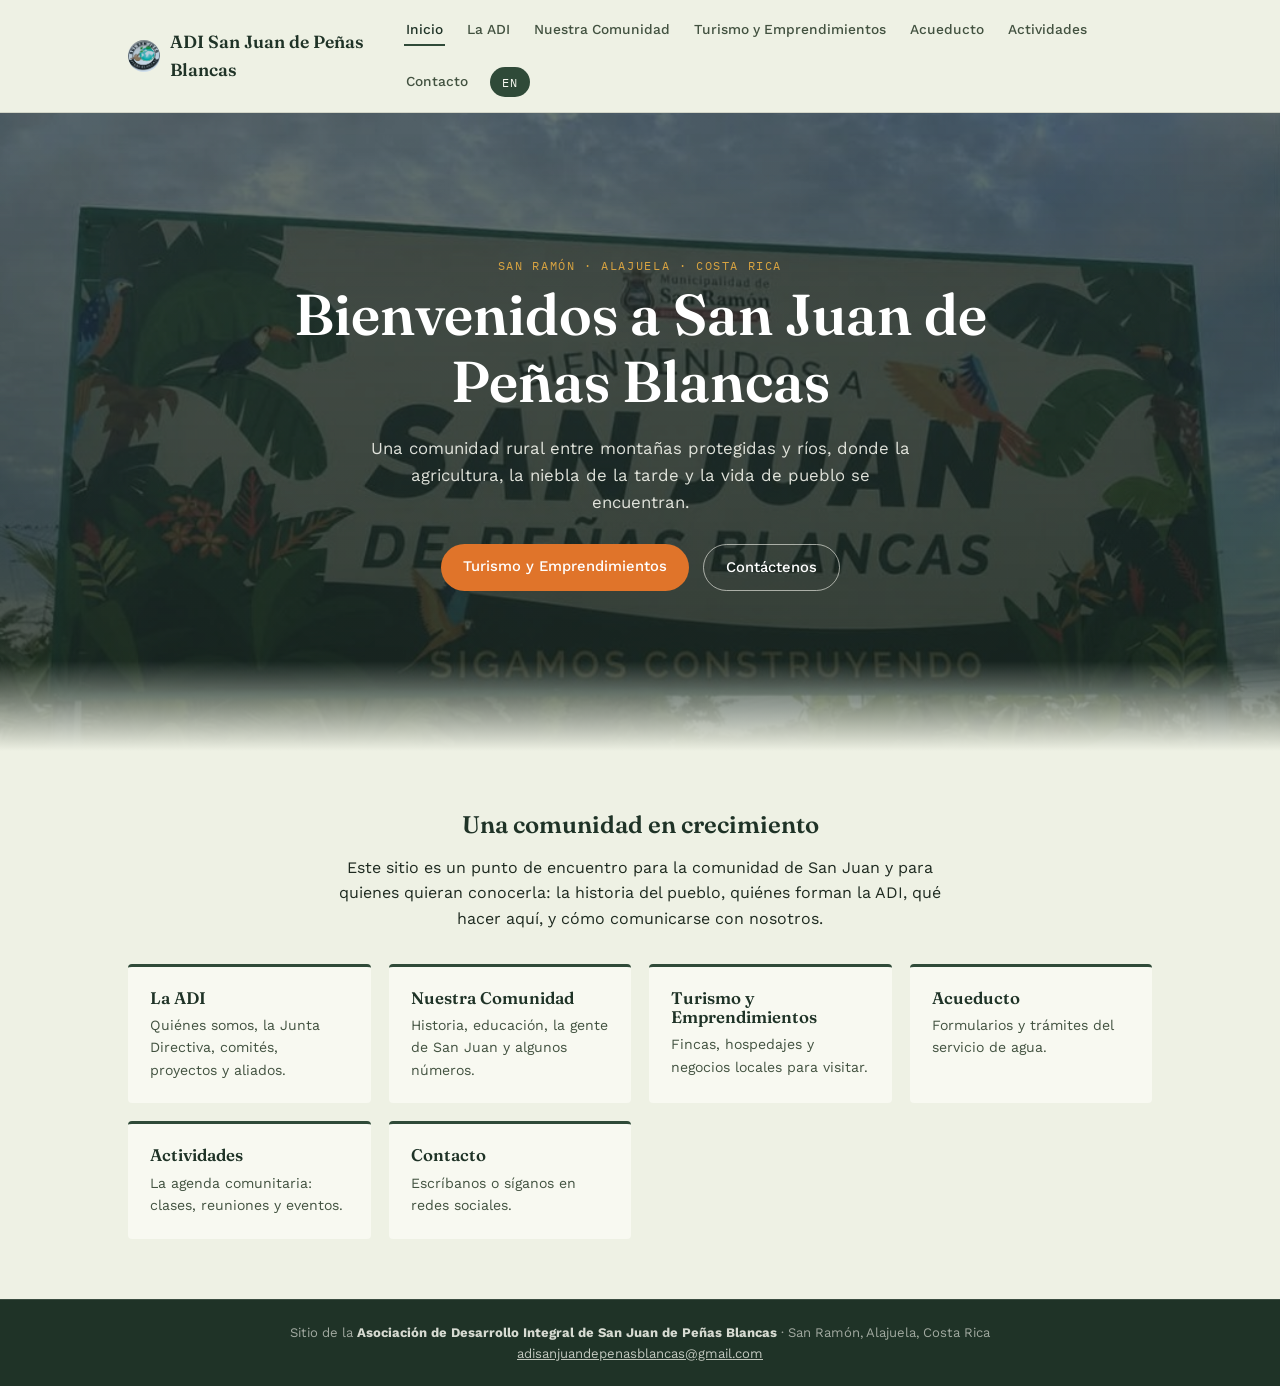
==== index.html @ 70bc57e8 "Add files via upload" ====
<!DOCTYPE html>
<html lang="es">
<head>
<meta charset="UTF-8">
<meta name="viewport" content="width=device-width, initial-scale=1.0">
<title>ADI San Juan de Peñas Blancas</title>
<link rel="preconnect" href="https://fonts.googleapis.com">
<link href="https://fonts.googleapis.com/css2?family=Fraunces:opsz,wght@9..144,400;9..144,500;9..144,600;9..144,700&family=Work+Sans:wght@400;500;600&family=IBM+Plex+Mono:wght@400;500&display=swap" rel="stylesheet">
<link rel="stylesheet" href="styles.css">
</head>
<body>

<header class="site">
  <div class="nav">
    <a href="index.html" class="brand">
      <img src="adi-logo.jpg" alt="Logo ADI San Juan de Peñas Blancas" style="width:32px; height:32px; border-radius:50%; object-fit:cover;">
      <span data-i18n="brand">ADI San Juan de Peñas Blancas</span>
    </a>
    <button class="navToggleBtn" id="navToggleBtn" aria-label="Menu">
      <svg width="24" height="24" viewBox="0 0 24 24" fill="none"><path d="M3 6h18M3 12h18M3 18h18" stroke="#1e2a20" stroke-width="2" stroke-linecap="round"/></svg>
    </button>
    <nav class="links" id="navLinks">
      <a href="index.html" data-i18n="nav_inicio" class="active">Inicio</a>
      <a href="la-adi.html" data-i18n="nav_laadi">La ADI</a>
      <a href="comunidad.html" data-i18n="nav_comunidad">Nuestra Comunidad</a>
      <a href="turismo.html" data-i18n="nav_turismo">Turismo y Emprendimientos</a>
      <a href="acueducto.html" data-i18n="nav_acueducto">Acueducto</a>
      <a href="actividades.html" data-i18n="nav_actividades">Actividades</a>
      <a href="contacto.html" data-i18n="nav_contacto">Contacto</a>
      <button id="langToggle">EN</button>
    </nav>
  </div>
</header>

<section class="hero">
  <div class="wrap">
    <span class="eyebrow" data-i18n="hero_eyebrow">San Ramón · Alajuela · Costa Rica</span>
    <h1 data-i18n="hero_title">Bienvenidos a San Juan de Peñas Blancas</h1>
    <p class="lead" data-i18n="hero_lead">Una comunidad rural entre montañas protegidas y ríos, donde la agricultura, la niebla de la tarde y la vida de pueblo se encuentran.</p>
    <div class="hero-actions">
      <a href="turismo.html" class="btn btn-primary" data-i18n="hero_btn1">Turismo y Emprendimientos</a>
      <a href="contacto.html" class="btn btn-ghost" data-i18n="hero_btn2">Contáctenos</a>
    </div>
  </div>
</section>

<section>
  <div class="wrap">
    <div class="section-head center">
      <h2 data-i18n="home_welcome_title">Una comunidad en crecimiento</h2>
      <p data-i18n="home_welcome_text">Este sitio es un punto de encuentro para la comunidad de San Juan y para quienes quieran conocerla: la historia del pueblo, quiénes forman la ADI, qué hacer aquí, y cómo comunicarse con nosotros.</p>
    </div>

    <div class="quicklink-grid">
      <a class="quicklink-card" href="la-adi.html">
        <h3 data-i18n="ql_laadi_title">La ADI</h3>
        <p data-i18n="ql_laadi_text">Quiénes somos, la Junta Directiva, comités, proyectos y aliados.</p>
      </a>
      <a class="quicklink-card" href="comunidad.html">
        <h3 data-i18n="ql_comunidad_title">Nuestra Comunidad</h3>
        <p data-i18n="ql_comunidad_text">Historia, educación, la gente de San Juan y algunos números.</p>
      </a>
      <a class="quicklink-card" href="turismo.html">
        <h3 data-i18n="ql_turismo_title">Turismo y Emprendimientos</h3>
        <p data-i18n="ql_turismo_text">Fincas, hospedajes y negocios locales para visitar.</p>
      </a>
      <a class="quicklink-card" href="acueducto.html">
        <h3 data-i18n="ql_acueducto_title">Acueducto</h3>
        <p data-i18n="ql_acueducto_text">Formularios y trámites del servicio de agua.</p>
      </a>
      <a class="quicklink-card" href="actividades.html">
        <h3 data-i18n="ql_actividades_title">Actividades</h3>
        <p data-i18n="ql_actividades_text">La agenda comunitaria: clases, reuniones y eventos.</p>
      </a>
      <a class="quicklink-card" href="contacto.html">
        <h3 data-i18n="ql_contacto_title">Contacto</h3>
        <p data-i18n="ql_contacto_text">Escríbanos o síganos en redes sociales.</p>
      </a>
    </div>
  </div>
</section>

<footer class="site">
  <span data-i18n="footer_text">Sitio de la <strong>Asociación de Desarrollo Integral de San Juan de Peñas Blancas</strong> · San Ramón, Alajuela, Costa Rica</span>
  <br>
  <a href="mailto:adisanjuandepenasblancas@gmail.com">adisanjuandepenasblancas@gmail.com</a>
</footer>

<script src="translations.js"></script>
</body>
</html>
---- styles.css ----
:root{
  --bg:#eef1e4;
  --bg-alt:#e2e8d4;
  --paper:#f8f9f1;
  --ink:#1e2a20;
  --ink-soft:#425240;
  --forest:#2f4a38;
  --forest-deep:#1f3327;
  --river:#3a7ca5;
  --river-deep:#285873;
  --earth:#8b5e3c;
  --toucan:#e0742a;
  --gold:#d9a441;
  --line: rgba(30,42,32,0.14);
  --radius: 4px;
  --maxw: 1080px;
}
*{box-sizing:border-box;}
html{scroll-behavior:smooth;}
body{
  margin:0;
  background:var(--bg);
  color:var(--ink);
  font-family:'Work Sans', sans-serif;
  font-size:16px;
  line-height:1.6;
  -webkit-font-smoothing:antialiased;
}
h1,h2,h3,h4{
  font-family:'Fraunces', serif;
  font-weight:600;
  color:var(--forest-deep);
  margin:0 0 0.4em 0;
  line-height:1.15;
}
.eyebrow{
  font-family:'IBM Plex Mono', monospace;
  font-size:0.72rem;
  letter-spacing:0.14em;
  text-transform:uppercase;
  color:var(--river-deep);
  display:block;
  margin-bottom:0.6em;
}
a{color:var(--river-deep);}
.wrap{max-width:var(--maxw); margin:0 auto; padding:0 28px;}
img{max-width:100%; display:block;}

/* ---------- NAV ---------- */
header.site{
  position:sticky; top:0; z-index:50;
  background:rgba(238,241,228,0.94);
  backdrop-filter:blur(6px);
  border-bottom:1px solid var(--line);
}
.nav{
  display:flex; align-items:center; justify-content:space-between;
  padding:14px 28px; max-width:var(--maxw); margin:0 auto;
}
.brand{
  font-family:'Fraunces', serif; font-weight:600; font-size:1.1rem;
  color:var(--forest-deep); text-decoration:none;
  display:flex; align-items:center; gap:10px;
}
nav.links{display:flex; gap:20px; align-items:center; flex-wrap:wrap;}
nav.links a{
  font-size:0.86rem; text-decoration:none; color:var(--ink-soft);
  font-weight:500; padding:4px 2px; border-bottom:2px solid transparent;
  transition:border-color .15s ease, color .15s ease;
}
nav.links a:hover{color:var(--forest-deep); border-color:var(--toucan);}
nav.links a.active{color:var(--forest-deep); border-color:var(--forest);}
#langToggle{
  font-family:'IBM Plex Mono', monospace; font-size:0.78rem;
  background:var(--forest); color:var(--paper); border:none;
  padding:7px 12px; border-radius:20px; cursor:pointer;
  letter-spacing:0.05em;
}
#langToggle:hover{background:var(--forest-deep);}
.navToggleBtn{display:none; background:none; border:none; cursor:pointer;}

/* ---------- HERO (homepage only) ---------- */
.hero{
  position:relative; overflow:hidden;
  background:
    linear-gradient(180deg, rgba(20,32,24,0.62), rgba(20,32,24,0.8)),
    url('hero-sign.jpg') center 35% / cover no-repeat;
  padding-top:64px;
}
.hero::after{
  content:""; position:absolute; left:0; right:0; bottom:0; height:90px;
  background:linear-gradient(180deg, transparent, var(--bg)); pointer-events:none;
}
.hero .wrap{
  position:relative; z-index:2;
  padding-top:80px; padding-bottom:90px;
  text-align:center;
}
.hero .eyebrow{justify-content:center; text-align:center; color:var(--gold);}
.hero h1{
  font-size:clamp(2.1rem, 5vw, 3.6rem);
  max-width:820px; margin:0 auto 0.35em; color:#fff;
}
.hero p.lead{
  max-width:560px; margin:0 auto 28px; color:rgba(248,249,241,0.88); font-size:1.05rem;
}
.hero-actions{display:flex; gap:14px; justify-content:center; margin-bottom:10px; flex-wrap:wrap;}

/* ---------- PAGE HEADER (subpages) ---------- */
.page-header{
  background:var(--forest-deep); color:var(--paper);
  padding:52px 0 40px; text-align:center;
}
.page-header .eyebrow{color:var(--gold); justify-content:center; text-align:center;}
.page-header h1{color:#fff; margin:0;}
.page-header p{color:rgba(248,249,241,0.8); max-width:560px; margin:10px auto 0; font-size:1rem;}

.btn{
  display:inline-block; font-weight:500; font-size:0.92rem;
  padding:11px 22px; border-radius:24px; text-decoration:none;
  transition:transform .15s ease, box-shadow .15s ease;
}
.btn-primary{background:var(--toucan); color:#fff;}
.btn-primary:hover{transform:translateY(-1px); box-shadow:0 6px 16px rgba(224,116,42,0.35);}
.btn-ghost{border:1.5px solid rgba(248,249,241,0.6); color:#fff; background:transparent;}
.btn-ghost:hover{background:rgba(248,249,241,0.15);}

/* ---------- SECTION SHELL ---------- */
section{padding:60px 0;}
section.alt{background:var(--bg-alt);}
.section-head{max-width:640px; margin-bottom:32px;}
.section-head.center{margin-left:auto; margin-right:auto; text-align:center;}
.subhead{margin:52px 0 20px;}
.divider{width:100%; height:34px; display:block;}

/* ---------- HOME: QUICK LINKS ---------- */
.quicklink-grid{display:grid; grid-template-columns:repeat(auto-fit, minmax(220px,1fr)); gap:18px;}
.quicklink-card{
  background:var(--paper); border-radius:var(--radius); padding:22px;
  border-top:3px solid var(--forest); text-decoration:none; display:block;
}
.quicklink-card:hover{border-top-color:var(--toucan);}
.quicklink-card h3{font-size:1.05rem; margin-bottom:6px; color:var(--forest-deep);}
.quicklink-card p{color:var(--ink-soft); font-size:0.88rem; margin:0;}

/* ---------- PHOTO BAND ---------- */
.photo-band{display:grid; grid-template-columns:repeat(3, 1fr); gap:14px; padding:36px 0;}
.photo-band img{width:100%; height:190px; object-fit:cover; border-radius:var(--radius); display:block;}
@media (max-width:700px){ .photo-band{grid-template-columns:1fr;} .photo-band img{height:220px;} }

/* ---------- TIMELINE ---------- */
.timeline{list-style:none; margin:24px 0 0; padding:0;}
.timeline li{position:relative; padding:0 0 24px 26px; border-left:2px solid var(--line);}
.timeline li:last-child{border-left:2px solid transparent; padding-bottom:0;}
.timeline li::before{content:""; position:absolute; left:-7px; top:2px; width:12px; height:12px; border-radius:50%; background:var(--toucan); border:2px solid var(--bg);}
section.alt .timeline li::before{border-color:var(--bg-alt);}
.timeline .year{font-family:'IBM Plex Mono', monospace; font-weight:600; color:var(--river-deep); font-size:0.82rem; display:block; margin-bottom:2px;}
.timeline .tlabel{font-weight:600; color:var(--forest-deep); display:block; margin-bottom:3px; font-family:'Fraunces', serif; font-size:1.02rem;}
.timeline .tdesc{color:var(--ink-soft); font-size:0.9rem; margin:0;}

/* ---------- STATS GRID (San Juan en Números) ---------- */
.stats-grid{display:grid; grid-template-columns:repeat(auto-fit, minmax(160px,1fr)); gap:16px;}
.stat-card{
  background:var(--forest); color:var(--paper); border-radius:var(--radius);
  padding:24px 20px; text-align:center;
}
.stat-card .val{font-family:'Fraunces', serif; font-size:1.9rem; font-weight:600; display:block; color:#fff;}
.stat-card .lbl{font-family:'IBM Plex Mono', monospace; font-size:0.72rem; letter-spacing:0.06em; text-transform:uppercase; color:rgba(248,249,241,0.75); display:block; margin-top:6px;}

/* ---------- ADI OFFICE (¿Qué es la ADI?) ---------- */
.adi-office{
  display:flex; gap:28px; align-items:center; margin-bottom:36px; flex-wrap:wrap;
}
.adi-office p{color:var(--ink-soft); font-size:0.96rem; margin:0; flex:1; min-width:240px; line-height:1.6;}
.adi-office img.oficina{
  width:260px; border-radius:var(--radius); flex-shrink:0; object-fit:cover;
}

/* ---------- BOARD ---------- */
.board-grid{display:grid; grid-template-columns:repeat(auto-fill, minmax(220px,1fr)); gap:18px;}
.board-card{
  background:var(--paper); border-radius:var(--radius); padding:20px;
  border-top:3px solid var(--river);
}
.board-card .role{
  font-family:'IBM Plex Mono', monospace; font-size:0.72rem; letter-spacing:0.08em;
  text-transform:uppercase; color:var(--river-deep); display:block; margin-bottom:8px;
}
.board-card .name{font-family:'Fraunces', serif; font-weight:600; font-size:1.05rem; color:var(--forest-deep);}

/* ---------- COMMITTEES / PROJECTS / ALLIES ---------- */
.committee-grid{display:grid; grid-template-columns:repeat(auto-fit, minmax(230px,1fr)); gap:18px;}
.committee-card{
  background:var(--paper); border-radius:var(--radius); padding:20px;
  border-top:3px solid var(--earth);
}
.committee-card h4{font-size:1rem; margin-bottom:6px;}
.committee-card p{color:var(--ink-soft); font-size:0.88rem; margin:0;}
.committee-card a.ally-link{font-size:0.8rem; font-family:'IBM Plex Mono', monospace; display:inline-block; margin-top:10px;}

/* ---------- SPOTLIGHT / VOICES ---------- */
.spotlight-grid{display:grid; grid-template-columns:repeat(auto-fit, minmax(280px,1fr)); gap:20px;}
.spotlight-quote-card{
  background:var(--paper); border-radius:var(--radius); padding:28px 24px;
  border-left:3px solid var(--toucan); text-align:left;
}
.spot-quote{font-family:'Fraunces', serif; font-size:1.05rem; color:var(--forest-deep); margin:0 0 12px; line-height:1.55; font-style:italic;}
.spot-attr{font-family:'IBM Plex Mono', monospace; font-size:0.78rem; color:var(--ink-soft);}

/* ---------- EDUCACION ---------- */
.edu-grid{display:grid; grid-template-columns:repeat(auto-fit, minmax(240px,1fr)); gap:20px;}
.edu-card{
  background:var(--paper); border-radius:var(--radius); overflow:hidden; border:1px solid var(--line);
}
.edu-card .stripe{height:6px; background:var(--forest);}
.edu-card:nth-child(2) .stripe{background:var(--river);}
.edu-card:nth-child(3) .stripe{background:var(--toucan);}
.edu-card .body{padding:20px;}
.edu-card p{color:var(--ink-soft); font-size:0.93rem;}
.edu-card img.edu-photo{width:100%; height:150px; object-fit:cover; display:block;}

/* ---------- TURISMO ---------- */
.tour-grid{display:grid; grid-template-columns:repeat(auto-fit, minmax(250px,1fr)); gap:20px;}
.tour-card{
  background:var(--paper); border-radius:var(--radius); overflow:hidden;
  border:1px solid var(--line); display:flex; flex-direction:column;
}
.tour-img{
  height:150px; background:linear-gradient(135deg, var(--forest) 0%, var(--river) 100%);
  position:relative;
}
.tour-img img{width:100%; height:100%; object-fit:cover; display:block;}
.tour-body{padding:18px 20px 22px; flex:1; display:flex; flex-direction:column;}
.tour-body h3{font-size:1.05rem; margin-bottom:0.3em;}
.tour-body p{color:var(--ink-soft); font-size:0.9rem; flex:1;}
.tag{
  font-family:'IBM Plex Mono', monospace; font-size:0.68rem; letter-spacing:0.06em;
  text-transform:uppercase; color:var(--earth); margin-bottom:8px; display:inline-block;
}
.tour-links{display:flex; gap:8px; margin-top:14px; flex-wrap:wrap;}
.tour-links a{
  font-family:'IBM Plex Mono', monospace; font-size:0.72rem; color:var(--river-deep);
  border:1px solid var(--river); border-radius:16px; padding:5px 11px; text-decoration:none;
}
.tour-links a:hover{background:var(--river); color:#fff;}
.entre-placeholder{
  background:var(--paper); border:1px dashed var(--line); border-radius:var(--radius);
  display:flex; flex-direction:column; align-items:center; justify-content:center;
  text-align:center; padding:24px; color:var(--ink-soft); font-size:0.88rem; font-style:italic;
}
.directions-card{
  background:var(--paper); border-radius:var(--radius); padding:24px;
  display:flex; gap:20px; align-items:flex-start; margin-top:28px;
}
.directions-card svg{flex-shrink:0; width:40px; height:40px;}
.directions-card p{color:var(--ink-soft); font-size:0.92rem; margin:0 0 8px;}
.directions-card p:last-child{margin-bottom:0;}

/* ---------- ACUEDUCTO ---------- */
.forms-list{background:var(--paper); border-radius:var(--radius); border:1px solid var(--line); overflow:hidden;}
.form-row{
  display:flex; align-items:center; justify-content:space-between; gap:14px;
  padding:16px 22px; border-bottom:1px solid var(--line);
}
.form-row:last-child{border-bottom:none;}
.form-row .fname{font-weight:500;}
.form-row .fdesc{color:var(--ink-soft); font-size:0.85rem; margin-top:2px;}
.dl-btn{
  font-family:'IBM Plex Mono', monospace; font-size:0.78rem;
  color:var(--river-deep); border:1px solid var(--river); border-radius:20px;
  padding:7px 14px; text-decoration:none; white-space:nowrap; flex-shrink:0;
}
.dl-btn:hover{background:var(--river); color:#fff;}

/* ---------- CALENDARIO ---------- */
.cal-grid{display:grid; grid-template-columns:repeat(auto-fit, minmax(260px,1fr)); gap:18px;}
.cal-card{
  background:var(--paper); border-radius:var(--radius); padding:18px 20px;
  display:flex; gap:16px; border:1px solid var(--line);
}
.cal-date{
  font-family:'IBM Plex Mono', monospace; text-align:center; flex-shrink:0;
  background:var(--forest); color:var(--paper); border-radius:var(--radius);
  width:64px; height:56px; display:flex; flex-direction:column; align-items:center; justify-content:center;
  padding:4px;
}
.cal-date .d{font-size:1.15rem; font-weight:600; line-height:1;}
.cal-date .m{font-size:0.6rem; letter-spacing:0.06em; text-transform:uppercase; margin-top:2px; text-align:center;}
.cal-card h4{font-size:0.98rem; margin-bottom:2px;}
.cal-card p{color:var(--ink-soft); font-size:0.85rem; margin:0;}

/* ---------- CONTACT FORM ---------- */
.contact-card{
  background:var(--paper); border-radius:var(--radius); padding:28px;
  max-width:520px; margin:0 auto;
}
.contact-card label{display:block; font-size:0.85rem; font-weight:500; color:var(--forest-deep); margin-bottom:6px;}
.contact-card .field{margin-bottom:16px;}
.contact-card input, .contact-card textarea{
  width:100%; padding:11px 14px; border:1px solid var(--line); border-radius:var(--radius);
  font-family:'Work Sans', sans-serif; font-size:0.92rem; background:#fff; color:var(--ink);
}
.contact-card textarea{resize:vertical; min-height:110px;}
.contact-card button{
  background:var(--toucan); color:#fff; border:none; padding:11px 24px; border-radius:24px;
  font-weight:500; font-size:0.92rem; cursor:pointer;
}
.contact-card button:hover{background:#c8621f;}
.contact-social{display:flex; gap:16px; justify-content:center; flex-wrap:wrap; margin-top:32px;}
.contact-social a{
  display:flex; align-items:center; gap:8px;
  background:var(--forest); border:1px solid var(--forest);
  color:#fff; text-decoration:none; padding:11px 20px; border-radius:24px; font-size:0.9rem;
}
.contact-social a:hover{background:var(--forest-deep);}

footer.site{
  background:var(--forest-deep); color:rgba(248,249,241,0.6);
  text-align:center; font-size:0.82rem; padding:22px 28px;
  border-top:1px solid rgba(248,249,241,0.12);
}
footer.site a{color:rgba(248,249,241,0.75);}
footer.site strong{color:rgba(248,249,241,0.85);}

@media (max-width: 760px){
  nav.links{
    position:absolute; top:100%; left:0; right:0; background:var(--bg);
    flex-direction:column; align-items:flex-start; padding:16px 28px;
    border-bottom:1px solid var(--line); display:none;
  }
  nav.links.open{display:flex;}
  .navToggleBtn{display:block;}
}
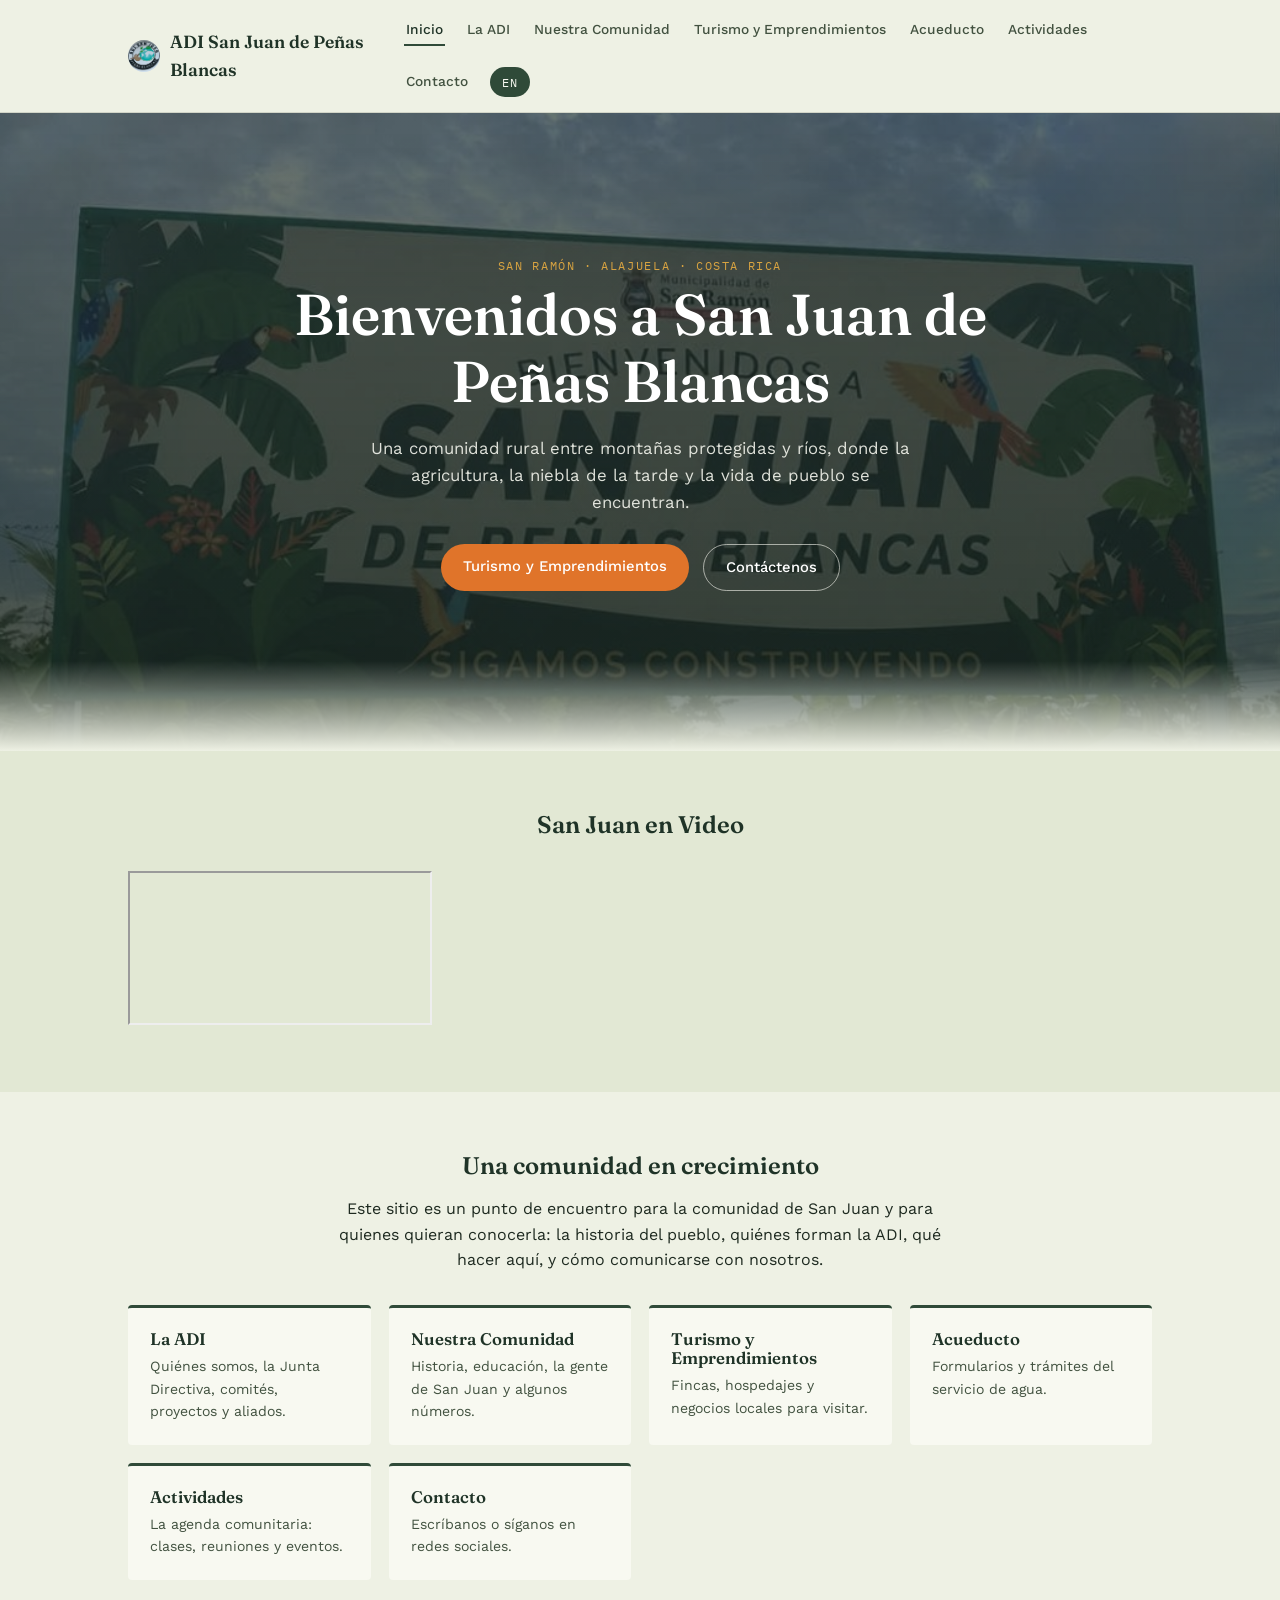
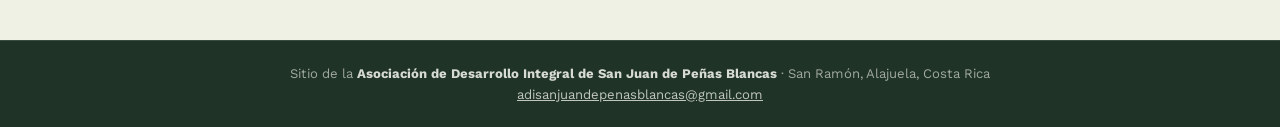
==== commit 623736e5: "Update index.html" ====
--- a/index.html
+++ b/index.html
@@ -44,6 +44,17 @@
   </div>
 </section>
 
+  <section class="alt">
+  <div class="wrap">
+    <div class="section-head center">
+      <h2 data-i18n="video_title">San Juan en Video</h2>
+    </div>
+    <div class="video-embed">
+      <iframe src="https://drive.google.com/file/d/1S6XH3UwjduuhsM3BPgr8AVbKHqcEKjkH/preview" allow="autoplay" allowfullscreen></iframe>
+    </div>
+  </div>
+</section>
+  
 <section>
   <div class="wrap">
     <div class="section-head center">
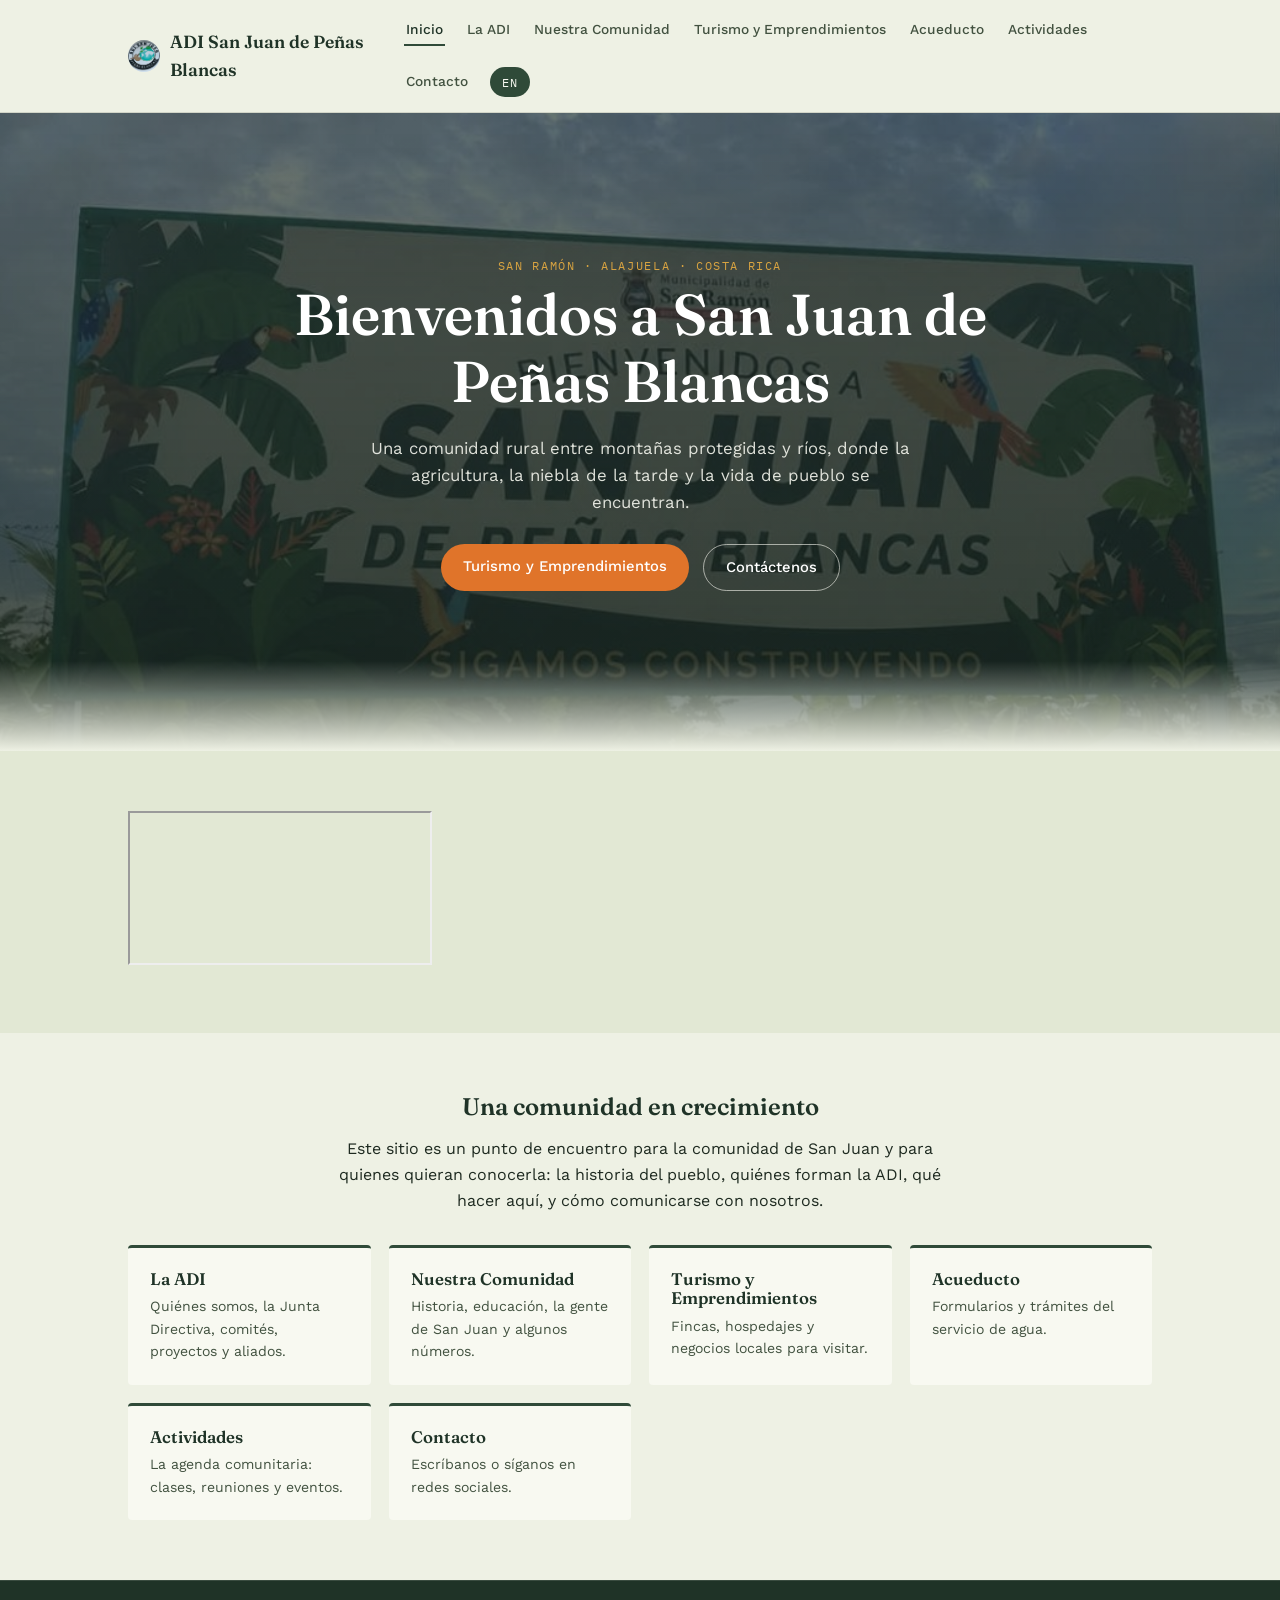
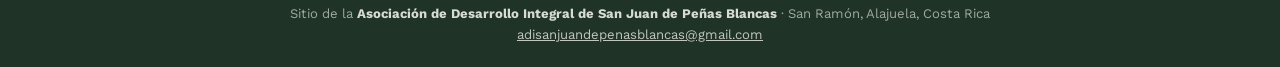
==== commit 0917e846: "Update index.html" ====
--- a/index.html
+++ b/index.html
@@ -44,11 +44,8 @@
   </div>
 </section>
 
-  <section class="alt">
+<section class="alt">
   <div class="wrap">
-    <div class="section-head center">
-      <h2 data-i18n="video_title">San Juan en Video</h2>
-    </div>
     <div class="video-embed">
       <iframe src="https://drive.google.com/file/d/1S6XH3UwjduuhsM3BPgr8AVbKHqcEKjkH/preview" allow="autoplay" allowfullscreen></iframe>
     </div>
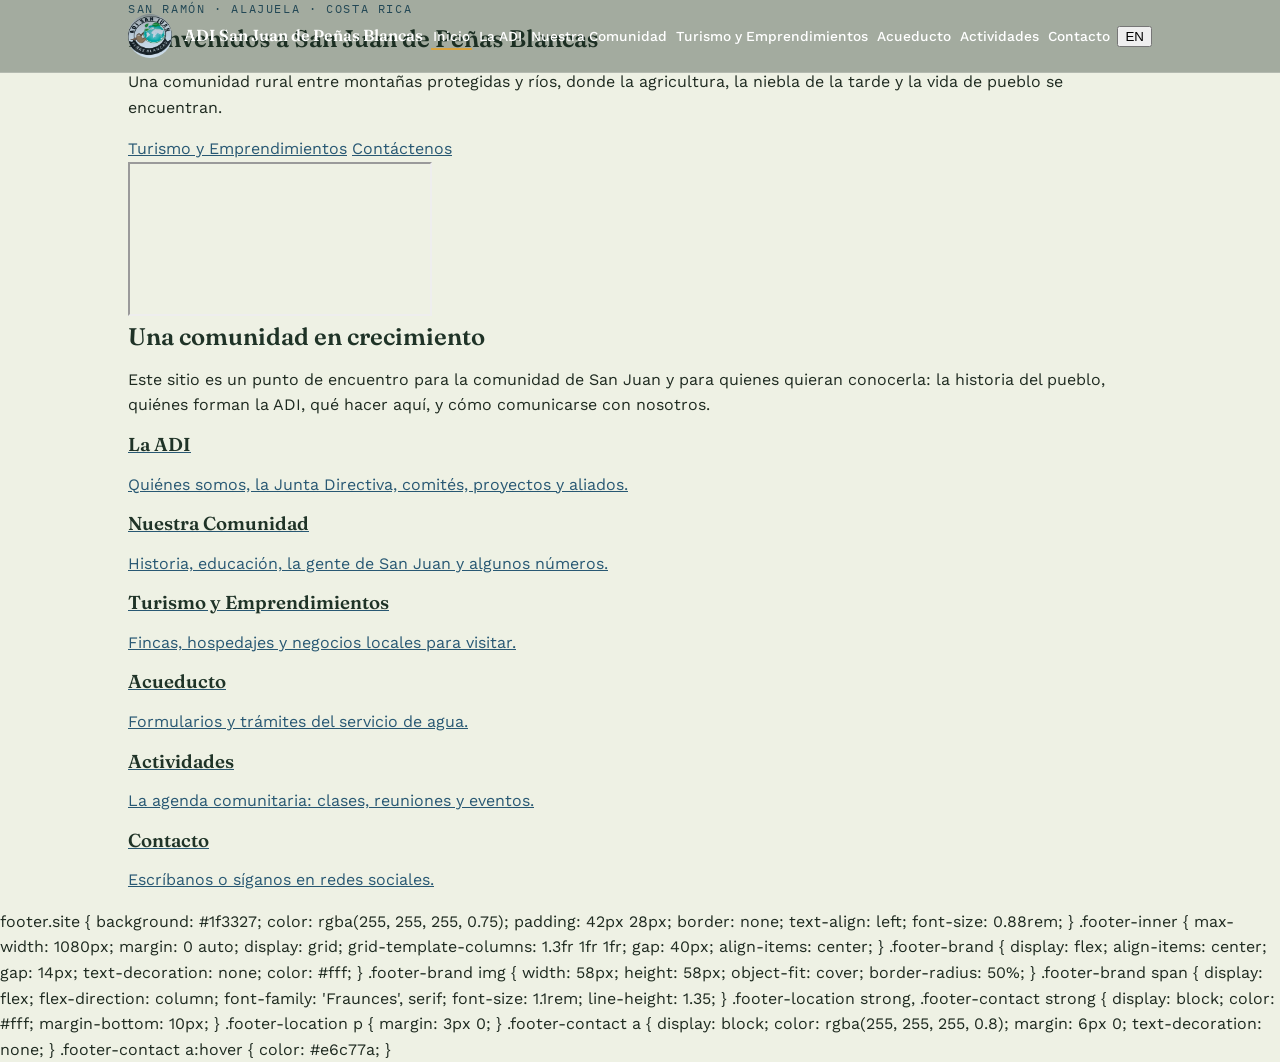
==== commit 220bfbec: "Update index.html" ====
--- a/index.html
+++ b/index.html
@@ -88,11 +88,68 @@
   </div>
 </section>
 
-<footer class="site">
-  <span data-i18n="footer_text">Sitio de la <strong>Asociación de Desarrollo Integral de San Juan de Peñas Blancas</strong> · San Ramón, Alajuela, Costa Rica</span>
-  <br>
-  <a href="mailto:adisanjuandepenasblancas@gmail.com">adisanjuandepenasblancas@gmail.com</a>
-</footer>
+footer.site {
+  background: #1f3327;
+  color: rgba(255, 255, 255, 0.75);
+  padding: 42px 28px;
+  border: none;
+  text-align: left;
+  font-size: 0.88rem;
+}
+
+.footer-inner {
+  max-width: 1080px;
+  margin: 0 auto;
+  display: grid;
+  grid-template-columns: 1.3fr 1fr 1fr;
+  gap: 40px;
+  align-items: center;
+}
+
+.footer-brand {
+  display: flex;
+  align-items: center;
+  gap: 14px;
+  text-decoration: none;
+  color: #fff;
+}
+
+.footer-brand img {
+  width: 58px;
+  height: 58px;
+  object-fit: cover;
+  border-radius: 50%;
+}
+
+.footer-brand span {
+  display: flex;
+  flex-direction: column;
+  font-family: 'Fraunces', serif;
+  font-size: 1.1rem;
+  line-height: 1.35;
+}
+
+.footer-location strong,
+.footer-contact strong {
+  display: block;
+  color: #fff;
+  margin-bottom: 10px;
+}
+
+.footer-location p {
+  margin: 3px 0;
+}
+
+.footer-contact a {
+  display: block;
+  color: rgba(255, 255, 255, 0.8);
+  margin: 6px 0;
+  text-decoration: none;
+}
+
+.footer-contact a:hover {
+  color: #e6c77a;
+}
 
 <script src="translations.js"></script>
 </body>
--- a/styles.css
+++ b/styles.css
@@ -47,64 +47,113 @@
 img{max-width:100%; display:block;}
 
 /* ---------- NAV ---------- */
-header.site{
-  position:sticky; top:0; z-index:50;
-  background:rgba(238,241,228,0.94);
-  backdrop-filter:blur(6px);
-  border-bottom:1px solid var(--line);
+header.site {
+  position: absolute;
+  top: 0;
+  left: 0;
+  right: 0;
+  z-index: 50;
+  background: rgba(25, 42, 31, 0.35);
+  border-bottom: 1px solid rgba(255, 255, 255, 0.18);
 }
 .nav{
   display:flex; align-items:center; justify-content:space-between;
   padding:14px 28px; max-width:var(--maxw); margin:0 auto;
-}
-.brand{
-  font-family:'Fraunces', serif; font-weight:600; font-size:1.1rem;
-  color:var(--forest-deep); text-decoration:none;
-  display:flex; align-items:center; gap:10px;
-}
-nav.links{display:flex; gap:20px; align-items:center; flex-wrap:wrap;}
-nav.links a{
-  font-size:0.86rem; text-decoration:none; color:var(--ink-soft);
-  font-weight:500; padding:4px 2px; border-bottom:2px solid transparent;
-  transition:border-color .15s ease, color .15s ease;
-}
-nav.links a:hover{color:var(--forest-deep); border-color:var(--toucan);}
-nav.links a.active{color:var(--forest-deep); border-color:var(--forest);}
-#langToggle{
-  font-family:'IBM Plex Mono', monospace; font-size:0.78rem;
-  background:var(--forest); color:var(--paper); border:none;
-  padding:7px 12px; border-radius:20px; cursor:pointer;
-  letter-spacing:0.05em;
+.brand {
+  font-family: 'Fraunces', serif;
+  font-weight: 600;
+  font-size: 1rem;
+  color: #fff;
+  text-decoration: none;
+  display: flex;
+  align-items: center;
+  gap: 12px;
+}
+
+.brand img {
+  width: 44px !important;
+  height: 44px !important;
+  border-radius: 50%;
+  object-fit: cover;
+}
+
+nav.links a {
+  font-size: 0.86rem;
+  text-decoration: none;
+  color: #fff;
+  font-weight: 500;
+  padding: 4px 2px;
+  border-bottom: 2px solid transparent;
+  transition: border-color 0.15s ease, color 0.15s ease;
+}
+
+nav.links a:hover,
+nav.links a.active {
+  color: #fff;
+  border-color: var(--gold);
 }
 #langToggle:hover{background:var(--forest-deep);}
 .navToggleBtn{display:none; background:none; border:none; cursor:pointer;}
 
 /* ---------- HERO (homepage only) ---------- */
-.hero{
-  position:relative; overflow:hidden;
+.hero {
+  position: relative;
+  overflow: hidden;
+  min-height: 650px;
+  display: flex;
+  align-items: center;
   background:
-    linear-gradient(180deg, rgba(20,32,24,0.62), rgba(20,32,24,0.8)),
-    url('hero-sign.jpg') center 35% / cover no-repeat;
-  padding-top:64px;
-}
-.hero::after{
-  content:""; position:absolute; left:0; right:0; bottom:0; height:90px;
-  background:linear-gradient(180deg, transparent, var(--bg)); pointer-events:none;
-}
-.hero .wrap{
-  position:relative; z-index:2;
-  padding-top:80px; padding-bottom:90px;
-  text-align:center;
-}
-.hero .eyebrow{justify-content:center; text-align:center; color:var(--gold);}
-.hero h1{
-  font-size:clamp(2.1rem, 5vw, 3.6rem);
-  max-width:820px; margin:0 auto 0.35em; color:#fff;
-}
-.hero p.lead{
-  max-width:560px; margin:0 auto 28px; color:rgba(248,249,241,0.88); font-size:1.05rem;
-}
-.hero-actions{display:flex; gap:14px; justify-content:center; margin-bottom:10px; flex-wrap:wrap;}
+    linear-gradient(
+      90deg,
+      rgba(16, 32, 22, 0.72) 0%,
+      rgba(16, 32, 22, 0.42) 55%,
+      rgba(16, 32, 22, 0.08) 100%
+    ),
+    url('hero-sign.jpg') center 45% / cover no-repeat;
+  padding-top: 80px;
+}
+
+.hero::after {
+  content: none;
+}
+
+.hero .wrap {
+  position: relative;
+  z-index: 2;
+  width: 100%;
+  padding-top: 70px;
+  padding-bottom: 70px;
+  text-align: left;
+}
+
+.hero .eyebrow {
+  color: #e6c77a;
+  text-align: left;
+  margin-bottom: 18px;
+}
+
+.hero h1 {
+  color: #fff;
+  font-size: clamp(2.6rem, 5.5vw, 4.6rem);
+  line-height: 1.08;
+  max-width: 700px;
+  margin: 0 0 22px;
+}
+
+.hero p.lead {
+  color: rgba(255, 255, 255, 0.92);
+  font-size: 1.1rem;
+  max-width: 540px;
+  margin: 0 0 30px;
+}
+
+.hero-actions {
+  display: flex;
+  gap: 14px;
+  justify-content: flex-start;
+  margin-bottom: 10px;
+  flex-wrap: wrap;
+}
 
 /* ---------- PAGE HEADER (subpages) ---------- */
 .page-header{
@@ -167,13 +216,32 @@
 .stat-card .val{font-family:'Fraunces', serif; font-size:1.9rem; font-weight:600; display:block; color:#fff;}
 .stat-card .lbl{font-family:'IBM Plex Mono', monospace; font-size:0.72rem; letter-spacing:0.06em; text-transform:uppercase; color:rgba(248,249,241,0.75); display:block; margin-top:6px;}
 
-/* ---------- ADI OFFICE (¿Qué es la ADI?) ---------- */
-.adi-office{
-  display:flex; gap:28px; align-items:center; margin-bottom:36px; flex-wrap:wrap;
-}
-.adi-office p{color:var(--ink-soft); font-size:0.96rem; margin:0; flex:1; min-width:240px; line-height:1.6;}
-.adi-office img.oficina{
-  width:260px; border-radius:var(--radius); flex-shrink:0; object-fit:cover;
+/* ---------- ADI OFFICE ---------- */
+.adi-office {
+  text-align: center;
+  margin-bottom: 36px;
+}
+
+.adi-office figure {
+  margin: 0 auto;
+  text-align: center;
+}
+
+.adi-office img.oficina {
+  width: 260px;
+  border-radius: var(--radius);
+  object-fit: cover;
+  display: block;
+  margin: 0 auto;
+}
+
+.adi-office figcaption {
+  color: var(--ink-soft);
+  font-size: 0.9rem;
+  font-style: italic;
+  margin-top: 8px;
+  line-height: 1.5;
+  text-align: center;
 }
 
 /* ---------- BOARD ---------- */
@@ -331,3 +399,22 @@
   nav.links.open{display:flex;}
   .navToggleBtn{display:block;}
 }
+.video-embed {
+  position: relative;
+  padding-bottom: 56.25%;
+  height: 0;
+  overflow: hidden;
+  border-radius: 4px;
+  max-width: 960px;
+  width: 100%;
+  margin: 0 auto;
+}
+
+.video-embed iframe {
+  position: absolute;
+  top: 0;
+  left: 0;
+  width: 100%;
+  height: 100%;
+  border: 0;
+}
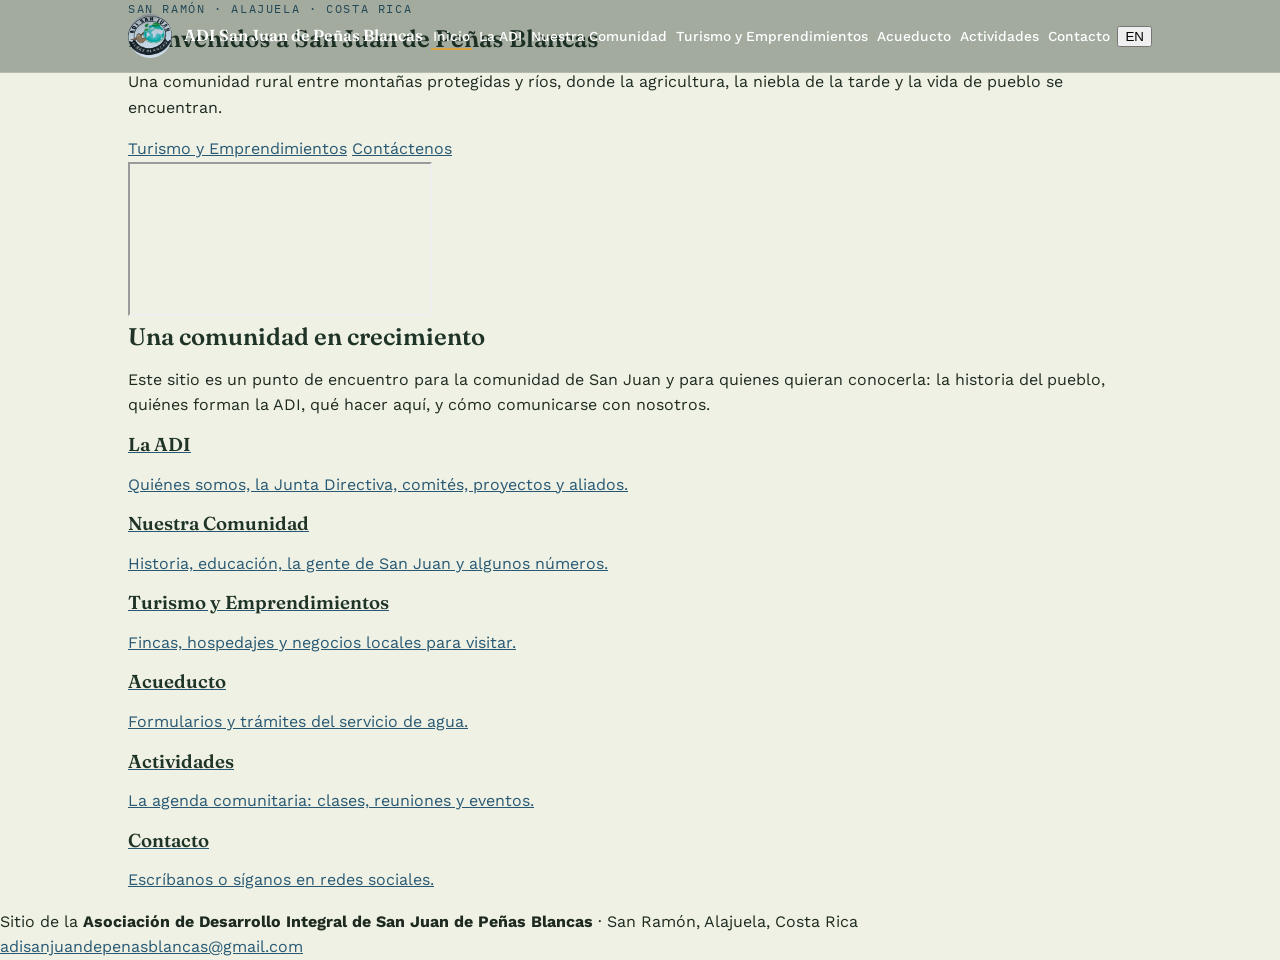
==== commit f1a51bae: "Update index.html" ====
--- a/index.html
+++ b/index.html
@@ -88,69 +88,13 @@
   </div>
 </section>
 
-footer.site {
-  background: #1f3327;
-  color: rgba(255, 255, 255, 0.75);
-  padding: 42px 28px;
-  border: none;
-  text-align: left;
-  font-size: 0.88rem;
-}
-
-.footer-inner {
-  max-width: 1080px;
-  margin: 0 auto;
-  display: grid;
-  grid-template-columns: 1.3fr 1fr 1fr;
-  gap: 40px;
-  align-items: center;
-}
-
-.footer-brand {
-  display: flex;
-  align-items: center;
-  gap: 14px;
-  text-decoration: none;
-  color: #fff;
-}
-
-.footer-brand img {
-  width: 58px;
-  height: 58px;
-  object-fit: cover;
-  border-radius: 50%;
-}
-
-.footer-brand span {
-  display: flex;
-  flex-direction: column;
-  font-family: 'Fraunces', serif;
-  font-size: 1.1rem;
-  line-height: 1.35;
-}
-
-.footer-location strong,
-.footer-contact strong {
-  display: block;
-  color: #fff;
-  margin-bottom: 10px;
-}
-
-.footer-location p {
-  margin: 3px 0;
-}
-
-.footer-contact a {
-  display: block;
-  color: rgba(255, 255, 255, 0.8);
-  margin: 6px 0;
-  text-decoration: none;
-}
-
-.footer-contact a:hover {
-  color: #e6c77a;
-}
+<footer class="site">
+  <span data-i18n="footer_text">Sitio de la <strong>Asociación de Desarrollo Integral de San Juan de Peñas Blancas</strong> · San Ramón, Alajuela, Costa Rica</span>
+  <br>
+  <a href="mailto:adisanjuandepenasblancas@gmail.com">adisanjuandepenasblancas@gmail.com</a>
+</footer>
 
 <script src="translations.js"></script>
 </body>
 </html>
+</html>
--- a/styles.css
+++ b/styles.css
@@ -418,3 +418,32 @@
   height: 100%;
   border: 0;
 }
+  
+@media (max-width: 760px) {
+  .hero {
+    min-height: 600px;
+    background-position: 58% center;
+  }
+
+  .hero .wrap {
+    padding-top: 90px;
+    padding-bottom: 60px;
+  }
+
+  .hero h1 {
+    font-size: clamp(2.3rem, 9vw, 3.4rem);
+  }
+
+  nav.links {
+    background: var(--forest-deep);
+  }
+
+  nav.links a {
+    color: #fff;
+  }
+
+  .footer-inner {
+    grid-template-columns: 1fr;
+    gap: 26px;
+  }
+}
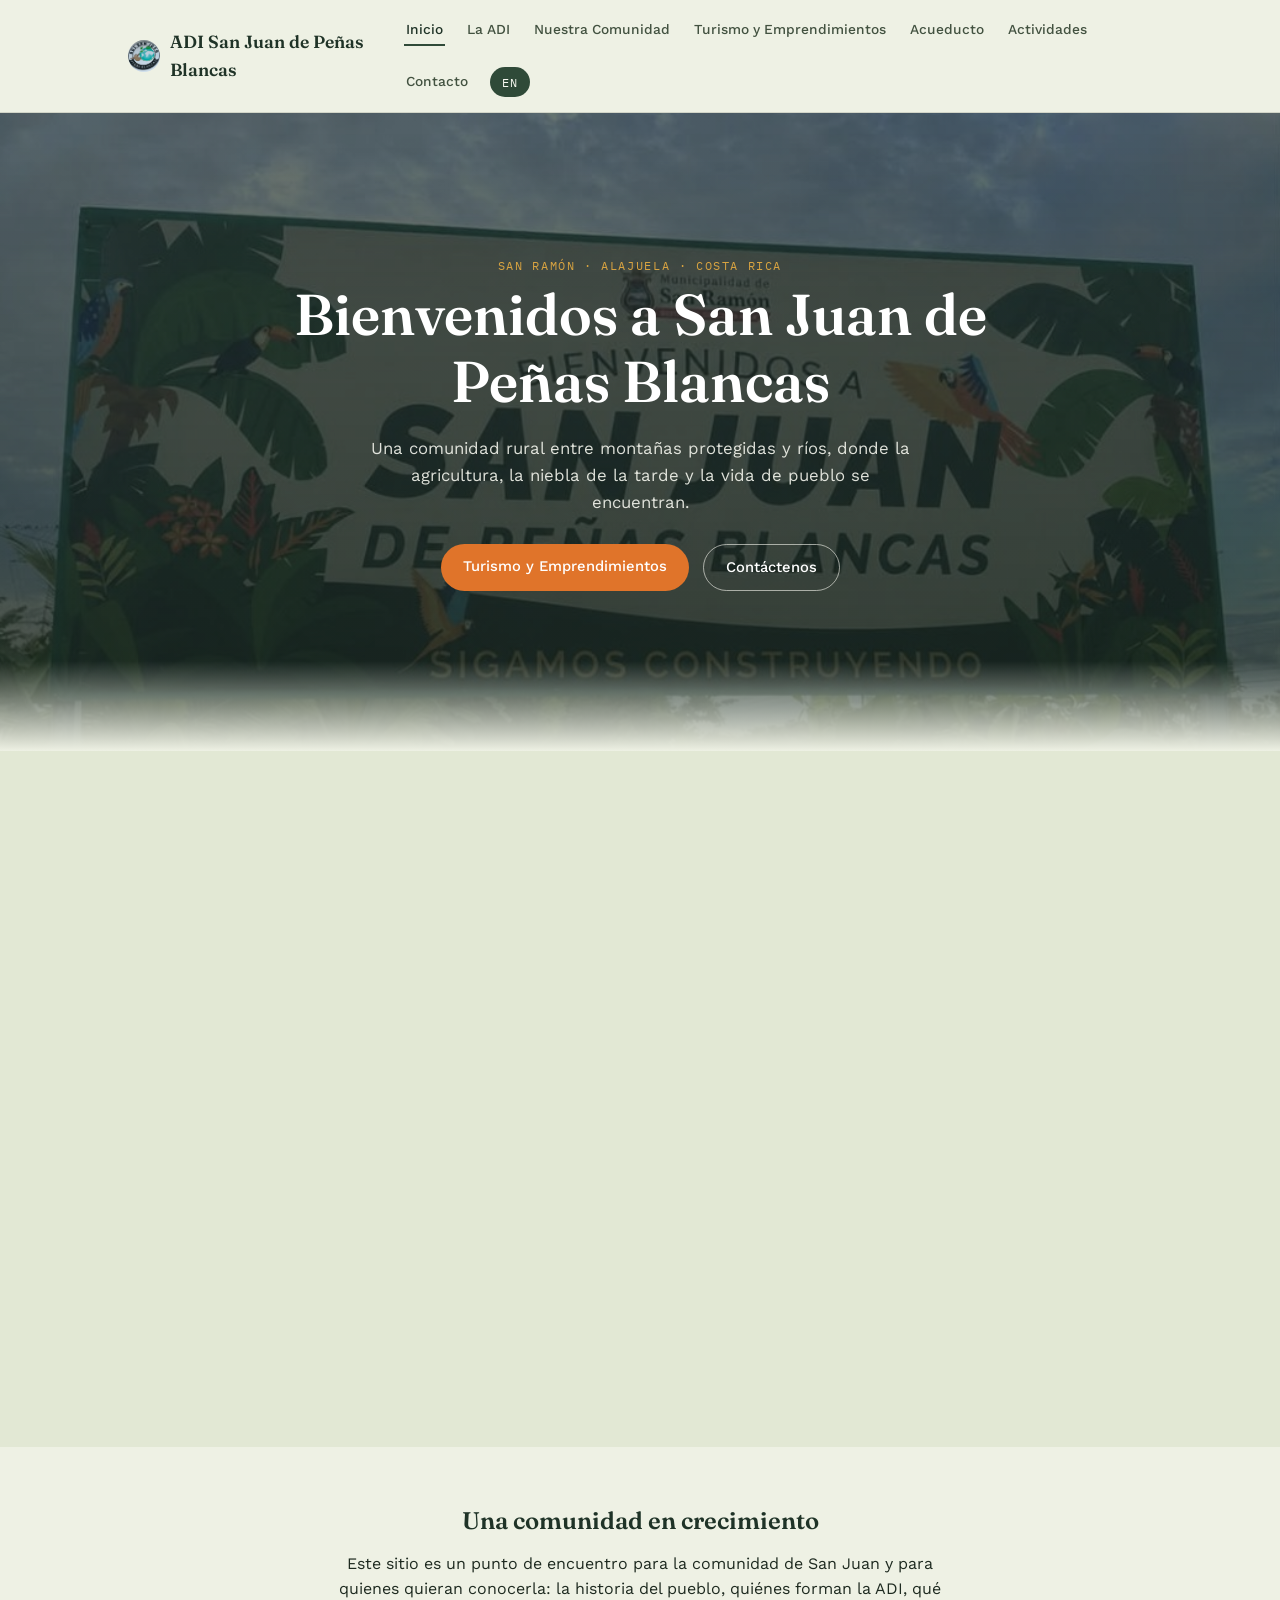
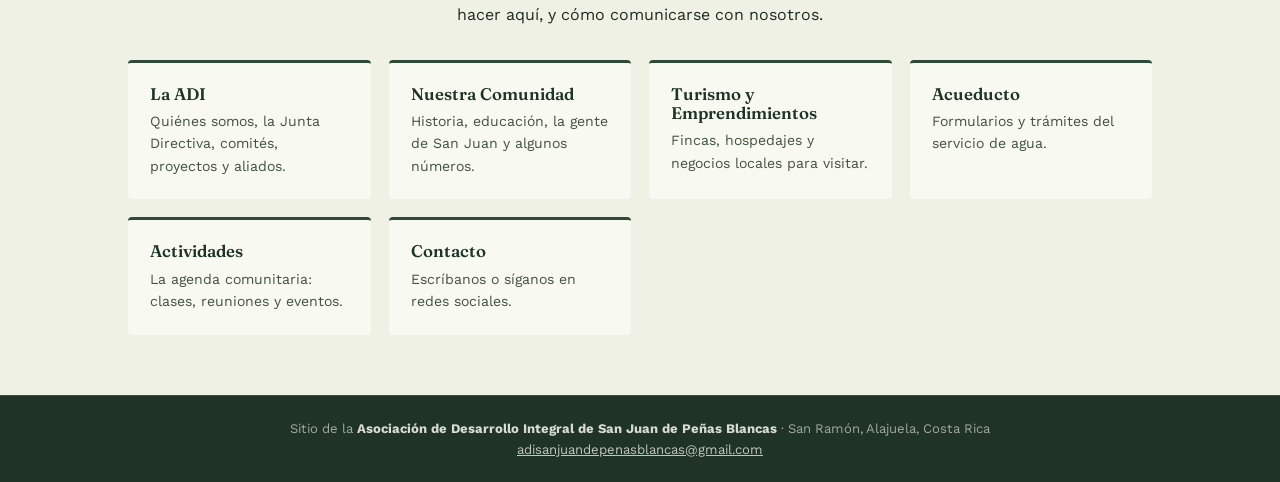
==== commit d72c550d: "Update index.html" ====
--- a/index.html
+++ b/index.html
@@ -97,4 +97,3 @@
 <script src="translations.js"></script>
 </body>
 </html>
-</html>
--- a/styles.css
+++ b/styles.css
@@ -47,113 +47,64 @@
 img{max-width:100%; display:block;}
 
 /* ---------- NAV ---------- */
-header.site {
-  position: absolute;
-  top: 0;
-  left: 0;
-  right: 0;
-  z-index: 50;
-  background: rgba(25, 42, 31, 0.35);
-  border-bottom: 1px solid rgba(255, 255, 255, 0.18);
+header.site{
+  position:sticky; top:0; z-index:50;
+  background:rgba(238,241,228,0.94);
+  backdrop-filter:blur(6px);
+  border-bottom:1px solid var(--line);
 }
 .nav{
   display:flex; align-items:center; justify-content:space-between;
   padding:14px 28px; max-width:var(--maxw); margin:0 auto;
-.brand {
-  font-family: 'Fraunces', serif;
-  font-weight: 600;
-  font-size: 1rem;
-  color: #fff;
-  text-decoration: none;
-  display: flex;
-  align-items: center;
-  gap: 12px;
-}
-
-.brand img {
-  width: 44px !important;
-  height: 44px !important;
-  border-radius: 50%;
-  object-fit: cover;
-}
-
-nav.links a {
-  font-size: 0.86rem;
-  text-decoration: none;
-  color: #fff;
-  font-weight: 500;
-  padding: 4px 2px;
-  border-bottom: 2px solid transparent;
-  transition: border-color 0.15s ease, color 0.15s ease;
-}
-
-nav.links a:hover,
-nav.links a.active {
-  color: #fff;
-  border-color: var(--gold);
+}
+.brand{
+  font-family:'Fraunces', serif; font-weight:600; font-size:1.1rem;
+  color:var(--forest-deep); text-decoration:none;
+  display:flex; align-items:center; gap:10px;
+}
+nav.links{display:flex; gap:20px; align-items:center; flex-wrap:wrap;}
+nav.links a{
+  font-size:0.86rem; text-decoration:none; color:var(--ink-soft);
+  font-weight:500; padding:4px 2px; border-bottom:2px solid transparent;
+  transition:border-color .15s ease, color .15s ease;
+}
+nav.links a:hover{color:var(--forest-deep); border-color:var(--toucan);}
+nav.links a.active{color:var(--forest-deep); border-color:var(--forest);}
+#langToggle{
+  font-family:'IBM Plex Mono', monospace; font-size:0.78rem;
+  background:var(--forest); color:var(--paper); border:none;
+  padding:7px 12px; border-radius:20px; cursor:pointer;
+  letter-spacing:0.05em;
 }
 #langToggle:hover{background:var(--forest-deep);}
 .navToggleBtn{display:none; background:none; border:none; cursor:pointer;}
 
 /* ---------- HERO (homepage only) ---------- */
-.hero {
-  position: relative;
-  overflow: hidden;
-  min-height: 650px;
-  display: flex;
-  align-items: center;
+.hero{
+  position:relative; overflow:hidden;
   background:
-    linear-gradient(
-      90deg,
-      rgba(16, 32, 22, 0.72) 0%,
-      rgba(16, 32, 22, 0.42) 55%,
-      rgba(16, 32, 22, 0.08) 100%
-    ),
-    url('hero-sign.jpg') center 45% / cover no-repeat;
-  padding-top: 80px;
-}
-
-.hero::after {
-  content: none;
-}
-
-.hero .wrap {
-  position: relative;
-  z-index: 2;
-  width: 100%;
-  padding-top: 70px;
-  padding-bottom: 70px;
-  text-align: left;
-}
-
-.hero .eyebrow {
-  color: #e6c77a;
-  text-align: left;
-  margin-bottom: 18px;
-}
-
-.hero h1 {
-  color: #fff;
-  font-size: clamp(2.6rem, 5.5vw, 4.6rem);
-  line-height: 1.08;
-  max-width: 700px;
-  margin: 0 0 22px;
-}
-
-.hero p.lead {
-  color: rgba(255, 255, 255, 0.92);
-  font-size: 1.1rem;
-  max-width: 540px;
-  margin: 0 0 30px;
-}
-
-.hero-actions {
-  display: flex;
-  gap: 14px;
-  justify-content: flex-start;
-  margin-bottom: 10px;
-  flex-wrap: wrap;
-}
+    linear-gradient(180deg, rgba(20,32,24,0.62), rgba(20,32,24,0.8)),
+    url('hero-sign.jpg') center 35% / cover no-repeat;
+  padding-top:64px;
+}
+.hero::after{
+  content:""; position:absolute; left:0; right:0; bottom:0; height:90px;
+  background:linear-gradient(180deg, transparent, var(--bg)); pointer-events:none;
+}
+.hero .wrap{
+  position:relative; z-index:2;
+  padding-top:80px; padding-bottom:90px;
+  text-align:center;
+}
+.hero .eyebrow{justify-content:center; text-align:center; color:var(--gold);}
+.hero h1{
+  font-size:clamp(2.1rem, 5vw, 3.6rem);
+  max-width:820px; margin:0 auto 0.35em; color:#fff;
+}
+.hero p.lead{
+  max-width:560px; margin:0 auto 28px; color:rgba(248,249,241,0.88); font-size:1.05rem;
+}
+.hero-actions{display:flex; gap:14px; justify-content:center; margin-bottom:10px; flex-wrap:wrap;}
 
 /* ---------- PAGE HEADER (subpages) ---------- */
 .page-header{
@@ -418,32 +369,4 @@
   height: 100%;
   border: 0;
 }
-  
-@media (max-width: 760px) {
-  .hero {
-    min-height: 600px;
-    background-position: 58% center;
-  }
-
-  .hero .wrap {
-    padding-top: 90px;
-    padding-bottom: 60px;
-  }
-
-  .hero h1 {
-    font-size: clamp(2.3rem, 9vw, 3.4rem);
-  }
-
-  nav.links {
-    background: var(--forest-deep);
-  }
-
-  nav.links a {
-    color: #fff;
-  }
-
-  .footer-inner {
-    grid-template-columns: 1fr;
-    gap: 26px;
-  }
-}
+}
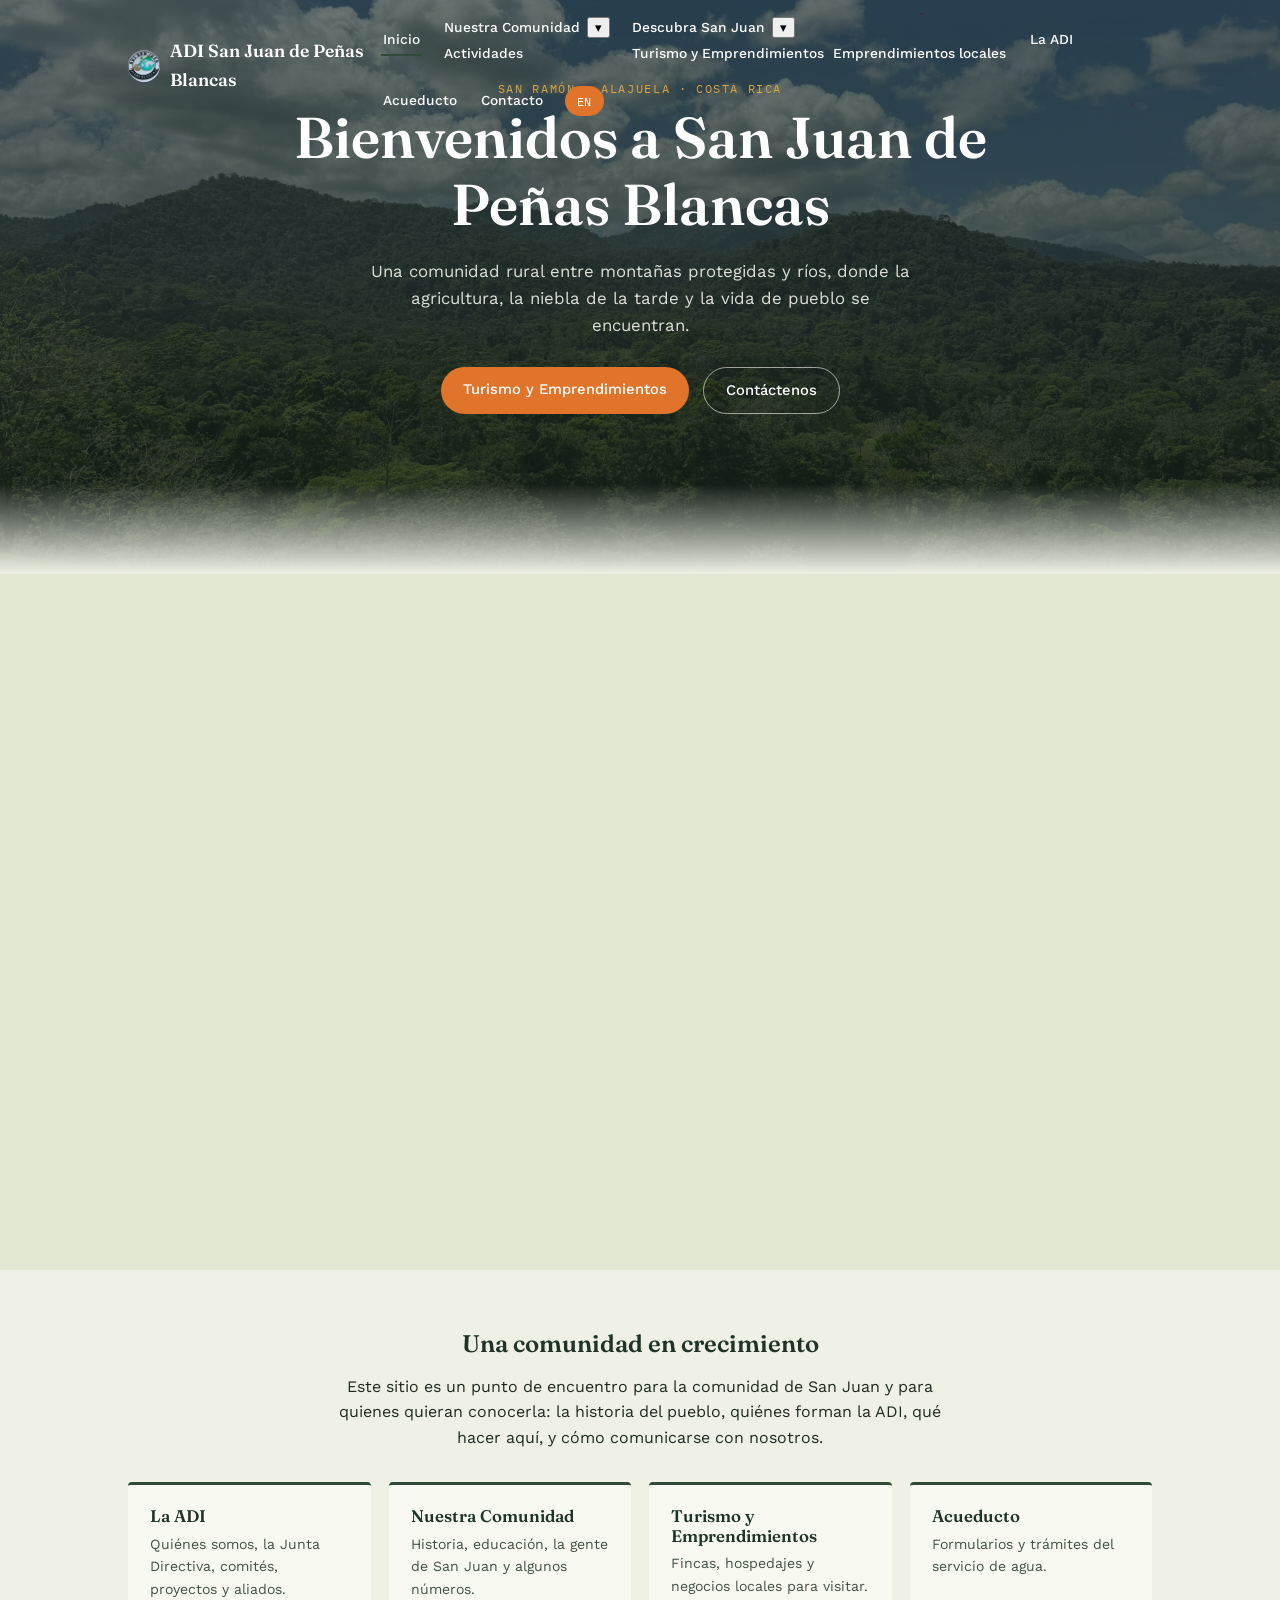
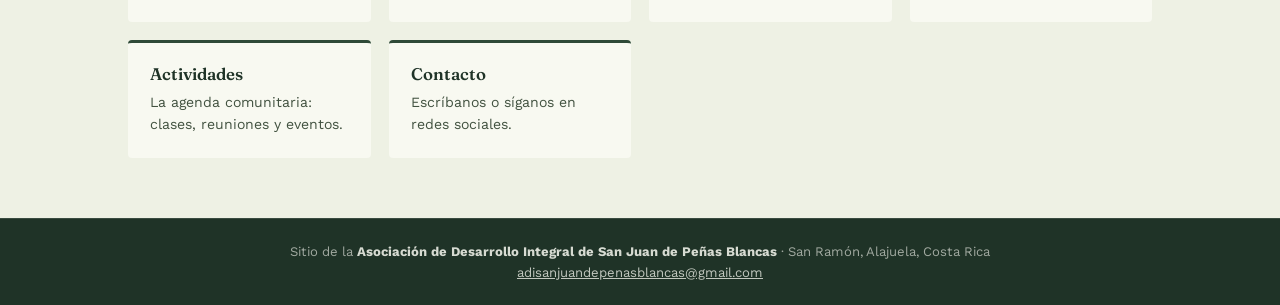
==== commit 6e65cd20: "Update bilingual navigation and page labels" ====
--- a/index.html
+++ b/index.html
@@ -21,11 +21,27 @@
     </button>
     <nav class="links" id="navLinks">
       <a href="index.html" data-i18n="nav_inicio" class="active">Inicio</a>
+      <div class="nav-dropdown">
+        <div class="nav-dropdown-main">
+          <a href="comunidad.html" data-i18n="nav_comunidad">Nuestra Comunidad</a>
+          <button type="button" class="dropdown-toggle" aria-label="Abrir menú de Nuestra Comunidad" aria-expanded="false">▾</button>
+        </div>
+        <div class="dropdown-menu">
+          <a href="actividades.html" data-i18n="nav_actividades">Actividades</a>
+        </div>
+      </div>
+      <div class="nav-dropdown">
+        <div class="nav-dropdown-main">
+          <a href="turismo.html" data-i18n="nav_explore">Descubra San Juan</a>
+          <button type="button" class="dropdown-toggle" aria-label="Abrir menú de Descubra San Juan" aria-expanded="false">▾</button>
+        </div>
+        <div class="dropdown-menu">
+          <a href="turismo.html#turismo" data-i18n="nav_turismo">Turismo</a>
+          <a href="turismo.html#emprendimientos" data-i18n="nav_emprendimientos">Emprendimientos locales</a>
+        </div>
+      </div>
       <a href="la-adi.html" data-i18n="nav_laadi">La ADI</a>
-      <a href="comunidad.html" data-i18n="nav_comunidad">Nuestra Comunidad</a>
-      <a href="turismo.html" data-i18n="nav_turismo">Turismo y Emprendimientos</a>
       <a href="acueducto.html" data-i18n="nav_acueducto">Acueducto</a>
-      <a href="actividades.html" data-i18n="nav_actividades">Actividades</a>
       <a href="contacto.html" data-i18n="nav_contacto">Contacto</a>
       <button id="langToggle">EN</button>
     </nav>
--- a/styles.css
+++ b/styles.css
@@ -47,11 +47,16 @@
 img{max-width:100%; display:block;}
 
 /* ---------- NAV ---------- */
+
 header.site{
-  position:sticky; top:0; z-index:50;
-  background:rgba(238,241,228,0.94);
-  backdrop-filter:blur(6px);
-  border-bottom:1px solid var(--line);
+  position:absolute;
+  top:0;
+  left:0;
+  right:0;
+  z-index:50;
+  background:transparent;
+  backdrop-filter:none;
+  border-bottom:none;
 }
 .nav{
   display:flex; align-items:center; justify-content:space-between;
@@ -80,12 +85,14 @@
 .navToggleBtn{display:none; background:none; border:none; cursor:pointer;}
 
 /* ---------- HERO (homepage only) ---------- */
+
 .hero{
-  position:relative; overflow:hidden;
+  position:relative;
+  overflow:hidden;
   background:
     linear-gradient(180deg, rgba(20,32,24,0.62), rgba(20,32,24,0.8)),
-    url('hero-sign.jpg') center 35% / cover no-repeat;
-  padding-top:64px;
+    url('hero-sign.JPEG') center 35% / cover no-repeat;
+  padding-top:0;
 }
 .hero::after{
   content:""; position:absolute; left:0; right:0; bottom:0; height:90px;
@@ -179,11 +186,15 @@
 }
 
 .adi-office img.oficina {
-  width: 260px;
+  width: 100%;
+  height: clamp(240px, 38vw, 430px);
   border-radius: var(--radius);
   object-fit: cover;
+  object-position: center;
   display: block;
-  margin: 0 auto;
+  margin: 20px auto 0;
+  -webkit-mask-image: linear-gradient(to bottom, transparent 0%, black 22%);
+  mask-image: linear-gradient(to bottom, transparent 0%, black 22%);
 }
 
 .adi-office figcaption {
@@ -369,4 +380,19 @@
   height: 100%;
   border: 0;
 }
-}
+
+/* Navigation over homepage hero only */
+body:has(.hero) header.site .brand,
+body:has(.hero) header.site nav.links a {
+  color: #fff;
+}
+
+body:has(.hero) header.site nav.links a.active,
+body:has(.hero) header.site nav.links a:hover {
+  color: #fff;
+}
+
+body:has(.hero) header.site #langToggle {
+  background: var(--toucan);
+  color: #fff;
+}
